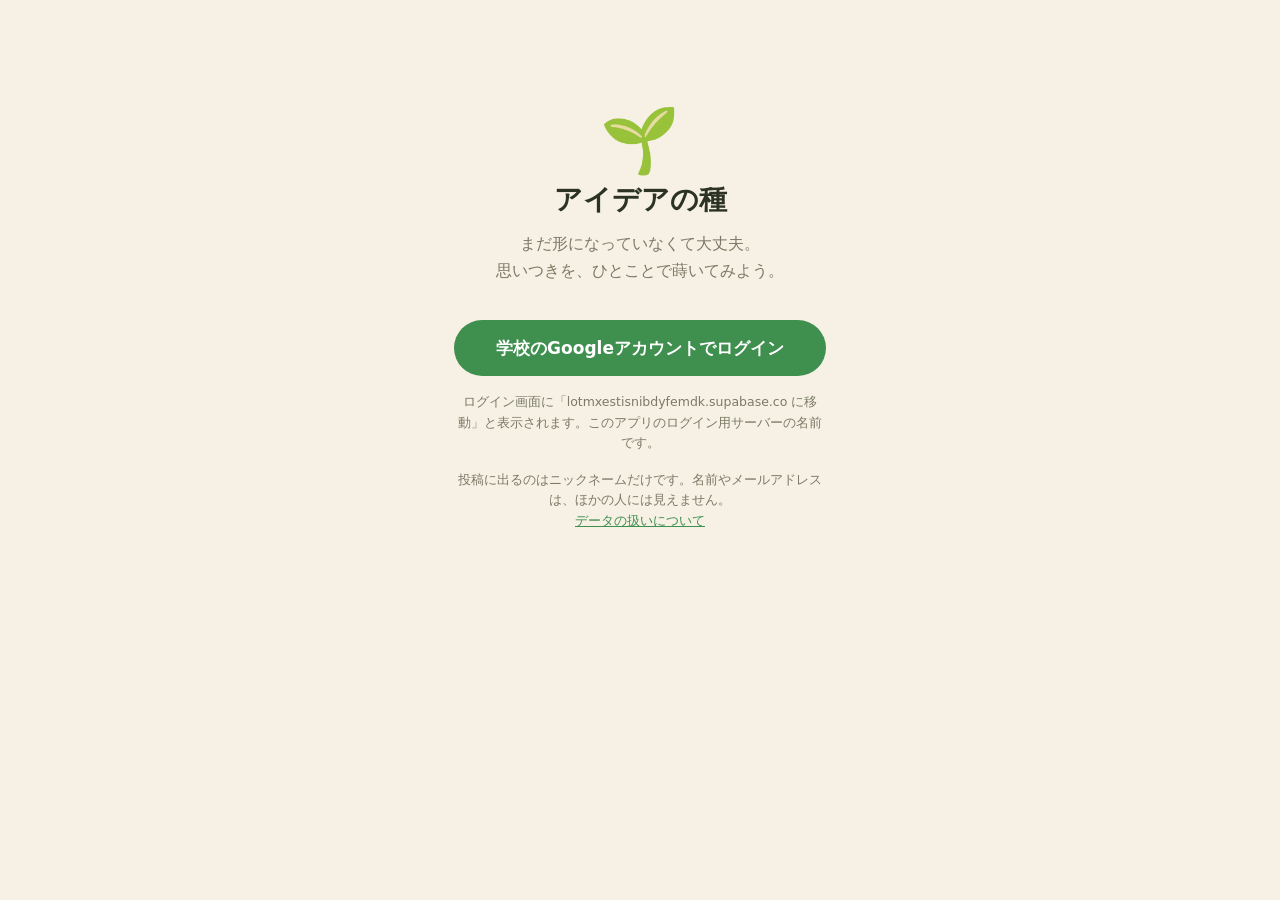
==== index.html @ c57d3887 "アイデアの種 試作版を追加 Googleログイン、アイデアの投稿、応援スタンプ、最初の一歩、通報、 管理者による非表示を備えたPWA。データはSupabaseに保存する。  Co-Authored-B" ====
<!doctype html>
<html lang="ja">
<head>
<meta charset="utf-8">
<meta name="viewport" content="width=device-width, initial-scale=1, viewport-fit=cover">
<meta name="theme-color" content="#f6f1e4">
<title>アイデアの種</title>
<meta name="description" content="思いつきの段階で出せる、アイデア共有の場">
<link rel="manifest" href="manifest.webmanifest">
<link rel="icon" href="icon.svg" type="image/svg+xml">
<link rel="apple-touch-icon" href="icon.svg">
<link rel="stylesheet" href="style.css?v=1">
</head>
<body>

<!-- 読み込み中 -->
<div id="boot" class="center"><p>読み込んでいます…</p></div>

<!-- ログイン -->
<section id="login" class="center" hidden>
  <div class="logo">🌱</div>
  <h1>アイデアの種</h1>
  <p class="lead">まだ形になっていなくて大丈夫。<br>思いつきを、ひとことで蒔いてみよう。</p>
  <button id="login-btn" class="primary">学校のGoogleアカウントでログイン</button>
  <p id="login-error" class="error" hidden></p>
  <p class="small">ログイン画面に「lotmxestisnibdyfemdk.supabase.co に移動」と表示されます。このアプリのログイン用サーバーの名前です。</p>
  <p class="small">投稿に出るのはニックネームだけです。名前やメールアドレスは、ほかの人には見えません。<br><a href="privacy.html">データの扱いについて</a></p>
</section>

<!-- ニックネーム設定 -->
<section id="nick" class="center" hidden>
  <div class="logo">🏷️</div>
  <h1>ニックネームを決めよう</h1>
  <p class="lead">投稿にはこの名前だけが出ます。<br>本名や、だれか分かる名前は避けてください。</p>
  <input id="nick-input" maxlength="20" placeholder="2〜20文字" autocomplete="off">
  <button id="nick-save" class="primary">これにする</button>
  <p id="nick-error" class="error" hidden></p>
</section>

<!-- アプリ本体 -->
<div id="app" hidden>
  <main>
    <!-- みんなの種 -->
    <section id="view-feed" class="view">
      <header><p class="eyebrow">みんなの種</p><h1>どの種を、応援する？</h1></header>
      <div id="feed"></div>
    </section>

    <!-- 種をまく -->
    <section id="view-post" class="view" hidden>
      <header><p class="eyebrow">種をまく</p><h1>2つ答えるだけで、<br>アイデアになる。</h1></header>
      <div class="card">
        <label for="f-what">なにを？</label>
        <textarea id="f-what" maxlength="140" rows="3" placeholder="例：放課後の空き教室を、スマホで予約できるようにしたい"></textarea>
        <p class="count"><span id="c-what">0</span>/140</p>
        <label for="f-whom">だれのために？</label>
        <textarea id="f-whom" maxlength="140" rows="2" placeholder="例：自習する場所が見つからない人"></textarea>
        <p class="count"><span id="c-whom">0</span>/140</p>
      </div>
      <button id="post-btn" class="primary">種をまく</button>
      <p class="small">うまく書けなくて大丈夫。あとから直せます。<br>名前・連絡先など、個人が分かることは書かないでください。</p>
    </section>

    <!-- じぶんの畑 -->
    <section id="view-mine" class="view" hidden>
      <header><p class="eyebrow">じぶんの畑</p><h1>今週の、小さな一歩は？</h1></header>
      <p class="note">一歩を達成するたびに、種が育ちます。🌰 種 → 🌱 芽 → 🌷 つぼみ → 🌸 花</p>
      <div id="mine"></div>
    </section>

    <!-- 管理（生徒チーム） -->
    <section id="view-mod" class="view" hidden>
      <header><p class="eyebrow">管理</p><h1>通報と、非表示の投稿</h1></header>
      <div id="mod"></div>
    </section>

    <!-- 設定 -->
    <section id="view-me" class="view" hidden>
      <header><p class="eyebrow">設定</p><h1 id="me-name"></h1></header>
      <div class="card">
        <label for="me-nick">ニックネームを変える</label>
        <div class="row"><input id="me-nick" maxlength="20" autocomplete="off"><button id="me-save" class="ghost">変更</button></div>
      </div>
      <div class="card">
        <h2>みんなで守ること</h2>
        <ul class="rules">
          <li>否定しない。アイデアは育てるもの。</li>
          <li>名前・連絡先など、個人が分かることは書かない。</li>
          <li>いやな投稿を見つけたら、「通報」で知らせる。</li>
        </ul>
        <p class="small">通報が3件たまった投稿は、管理チームが確認するまで自動で非表示になります。</p>
      </div>
      <div class="row">
        <a class="ghost" href="privacy.html">データの扱いについて</a>
        <button id="logout-btn" class="ghost">ログアウト</button>
      </div>
      <p class="small" id="ver"></p>
    </section>
  </main>

  <nav id="tabs">
    <button data-view="feed" class="on"><span>🌱</span>みんなの種</button>
    <button data-view="post"><span>✏️</span>種をまく</button>
    <button data-view="mine"><span>🪴</span>じぶんの畑</button>
    <button data-view="mod" id="tab-mod" hidden><span>🛡️</span>管理</button>
    <button data-view="me"><span>⚙️</span>設定</button>
  </nav>
</div>

<div id="toast" hidden role="status"></div>
<script src="vendor/supabase.js"></script>
<script src="app.js?v=1"></script>
</body>
</html>
---- style.css ----
:root {
  --bg: #f6f1e4;
  --card: #fffdf7;
  --line: #e4dcc6;
  --text: #2c3324;
  --mute: #7a7a66;
  --accent: #3f8f4f;
  --accent-ink: #ffffff;
  --soft: #e6f2e3;
  --warn: #b8502f;
}
* { box-sizing: border-box; -webkit-tap-highlight-color: transparent; }
html, body { margin: 0; min-height: 100%; }
body {
  background: var(--bg); color: var(--text); line-height: 1.65;
  font-family: "Hiragino Maru Gothic ProN", "Hiragino Sans", "Noto Sans JP", "Yu Gothic", system-ui, sans-serif;
}
[hidden] { display: none !important; }
button, input, textarea { font: inherit; color: inherit; }
button { cursor: pointer; }
a { color: var(--accent); }

.center { max-width: 420px; margin: 0 auto; padding: 12vh 24px 40px; text-align: center; }
.logo { font-size: 64px; line-height: 1; margin-bottom: 8px; }
.center h1 { font-size: 28px; margin: 0 0 12px; }
.lead { color: var(--mute); margin: 0 0 28px; }
.small { font-size: 12.5px; color: var(--mute); margin: 16px 0 0; }
.error { color: var(--warn); font-size: 14px; background: #fbe9e2; border-radius: 12px; padding: 10px 14px; }

main { max-width: 560px; margin: 0 auto; padding: calc(18px + env(safe-area-inset-top)) 16px 110px; }
header { margin: 8px 4px 18px; }
.eyebrow { color: var(--accent); font-size: 13px; letter-spacing: .1em; margin: 0 0 4px; font-weight: 600; }
h1 { font-size: 24px; line-height: 1.4; margin: 0; }
h2 { font-size: 15px; margin: 0 0 8px; }
.note { font-size: 13px; color: var(--mute); margin: -6px 4px 16px; }

.card { background: var(--card); border: 1px solid var(--line); border-radius: 18px; padding: 16px; margin-bottom: 12px; }
.card.dim { opacity: .6; }
label { display: block; font-size: 14px; font-weight: 600; margin: 4px 0 6px; }
input, textarea {
  width: 100%; background: #fff; border: 1px solid var(--line); border-radius: 12px; padding: 12px; resize: vertical;
}
input:focus, textarea:focus { outline: 2px solid var(--accent); outline-offset: 1px; }
.count { text-align: right; font-size: 12px; color: var(--mute); margin: 2px 2px 10px; }
.row { display: flex; gap: 8px; flex-wrap: wrap; align-items: center; }
.row input { flex: 1; min-width: 0; }

.primary {
  width: 100%; min-height: 56px; border: 0; border-radius: 28px; margin-top: 8px;
  background: var(--accent); color: var(--accent-ink); font-size: 17px; font-weight: 700;
}
.primary:disabled { opacity: .45; }
.ghost {
  display: inline-flex; align-items: center; justify-content: center; text-decoration: none;
  background: transparent; border: 1px solid var(--line); border-radius: 12px; min-height: 44px; padding: 8px 14px; font-size: 14px; color: var(--text);
}
.ghost.warn { color: var(--warn); }
.center input { text-align: center; margin-bottom: 8px; }

/* アイデアのカード */
.idea-top { display: flex; align-items: center; gap: 8px; font-size: 12.5px; color: var(--mute); margin-bottom: 8px; }
.stage { background: var(--soft); color: var(--accent); border-radius: 999px; padding: 2px 10px; font-weight: 600; white-space: nowrap; }
.idea-top .sp { flex: 1; }
.what { font-size: 17px; font-weight: 600; margin: 0 0 6px; overflow-wrap: anywhere; }
.whom { font-size: 14px; color: var(--mute); margin: 0 0 10px; overflow-wrap: anywhere; }
.whom b { color: var(--text); font-weight: 600; }
.step-now { font-size: 13.5px; background: var(--soft); border-radius: 12px; padding: 8px 12px; margin: 0 0 10px; overflow-wrap: anywhere; }
.stamps { display: grid; grid-template-columns: repeat(2, 1fr); gap: 6px; }
.stamp {
  min-height: 44px; border-radius: 12px; border: 1px solid var(--line); background: #fff; font-size: 13.5px;
  display: flex; align-items: center; justify-content: center; gap: 6px;
}
.stamp b { font-variant-numeric: tabular-nums; color: var(--mute); font-weight: 600; }
.stamp.on { background: var(--soft); border-color: var(--accent); color: var(--accent); font-weight: 600; }
.stamp.on b { color: var(--accent); }
.more { background: none; border: 0; font-size: 12.5px; color: var(--mute); padding: 6px 4px; min-height: 32px; text-decoration: underline; }
.menu { display: flex; gap: 6px; flex-wrap: wrap; margin-top: 8px; }
.menu p { width: 100%; margin: 0; font-size: 13px; color: var(--mute); }
.badge { font-size: 12px; background: #fbe9e2; color: var(--warn); border-radius: 999px; padding: 2px 10px; }

/* 一歩 */
.steps { list-style: none; margin: 8px 0; padding: 0; }
.steps li { display: flex; align-items: flex-start; gap: 10px; padding: 8px 0; border-top: 1px dashed var(--line); font-size: 14.5px; }
.steps li span { flex: 1; overflow-wrap: anywhere; }
.steps li.done span { color: var(--mute); text-decoration: line-through; }
.check { width: 28px; height: 28px; flex: none; border-radius: 50%; border: 2px solid var(--accent); background: #fff; color: #fff; font-size: 15px; line-height: 1; padding: 0; }
.steps li.done .check { background: var(--accent); }
.x { background: none; border: 0; color: var(--mute); font-size: 18px; min-width: 32px; min-height: 32px; padding: 0; }
.rules { margin: 0; padding-left: 20px; font-size: 14px; }
.empty { text-align: center; color: var(--mute); padding: 36px 12px; font-size: 14px; }

#tabs {
  position: fixed; left: 0; right: 0; bottom: 0; display: flex; justify-content: center;
  background: rgba(246,241,228,.95); backdrop-filter: blur(10px); border-top: 1px solid var(--line);
  padding-bottom: env(safe-area-inset-bottom);
}
#tabs button { flex: 1; max-width: 130px; background: none; border: 0; padding: 9px 0 11px; font-size: 11px; color: var(--mute); }
#tabs button span { display: block; font-size: 20px; filter: grayscale(1) opacity(.55); }
#tabs button.on { color: var(--accent); font-weight: 600; }
#tabs button.on span { filter: none; }

#toast {
  position: fixed; left: 50%; bottom: 92px; transform: translateX(-50%); z-index: 20;
  background: var(--text); color: var(--bg); padding: 10px 18px; border-radius: 20px; font-size: 14px; max-width: 88vw; text-align: center;
}
.doc { max-width: 640px; margin: 0 auto; padding: 32px 20px 60px; }
.doc h1 { font-size: 24px; } .doc h2 { font-size: 17px; margin-top: 28px; } .doc li { margin-bottom: 6px; }
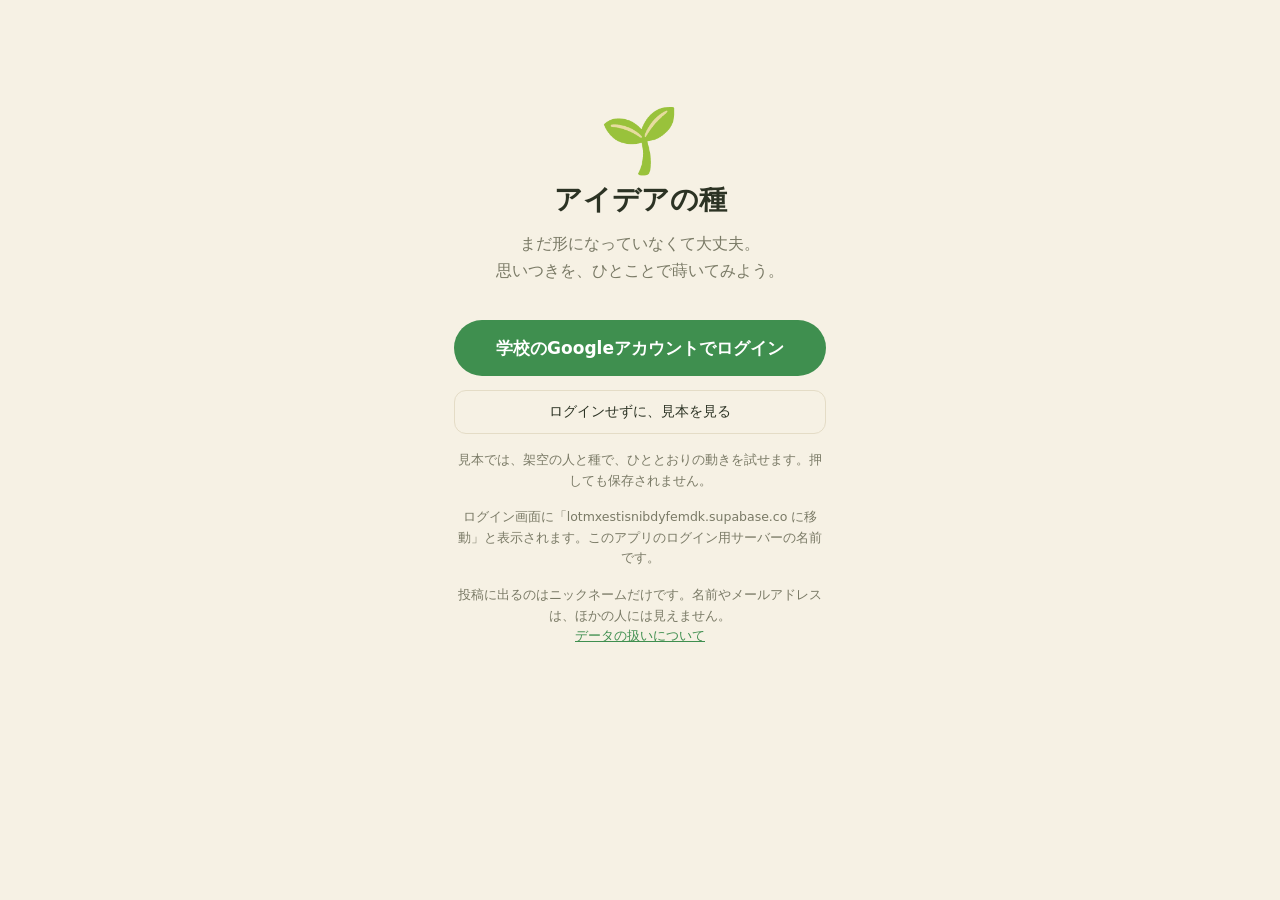
==== commit 529c5947: "見本モードを追加 — ログインせずに架空の人・種・応援でひととおりの動きを見られる（v3） - ログイン画面に「ログインせずに、見本を見る」ボタン（URL ?demo でも入れる） - みんなの種 8" ====
--- a/index.html
+++ b/index.html
@@ -9,7 +9,7 @@
 <link rel="manifest" href="manifest.webmanifest">
 <link rel="icon" href="icon.svg" type="image/svg+xml">
 <link rel="apple-touch-icon" href="icon.svg">
-<link rel="stylesheet" href="style.css?v=1">
+<link rel="stylesheet" href="style.css?v=3">
 </head>
 <body>
 
@@ -23,6 +23,8 @@
   <p class="lead">まだ形になっていなくて大丈夫。<br>思いつきを、ひとことで蒔いてみよう。</p>
   <button id="login-btn" class="primary">学校のGoogleアカウントでログイン</button>
   <p id="login-error" class="error" hidden></p>
+  <button id="demo-btn" class="ghost wide">ログインせずに、見本を見る</button>
+  <p class="small">見本では、架空の人と種で、ひととおりの動きを試せます。押しても保存されません。</p>
   <p class="small">ログイン画面に「lotmxestisnibdyfemdk.supabase.co に移動」と表示されます。このアプリのログイン用サーバーの名前です。</p>
   <p class="small">投稿に出るのはニックネームだけです。名前やメールアドレスは、ほかの人には見えません。<br><a href="privacy.html">データの扱いについて</a></p>
 </section>
@@ -40,6 +42,7 @@
 <!-- アプリ本体 -->
 <div id="app" hidden>
   <main>
+    <p id="demo-banner" class="banner" hidden>🧪 見本モードです。人・種・応援はすべて架空で、押しても保存されません。<button id="demo-exit" class="linkbtn">ログイン画面へ</button></p>
     <!-- みんなの種 -->
     <section id="view-feed" class="view">
       <header><p class="eyebrow">みんなの種</p><h1>どの種を、応援する？</h1></header>
@@ -56,6 +59,9 @@
         <label for="f-whom">だれのために？</label>
         <textarea id="f-whom" maxlength="140" rows="2" placeholder="例：自習する場所が見つからない人"></textarea>
         <p class="count"><span id="c-whom">0</span>/140</p>
+        <label>どの種をまく？</label>
+        <div id="plant-picker" class="picker"></div>
+        <p class="small" style="margin-top:8px">咲く花は選べますが、育つかどうかは、これからの一歩と仲間の応援しだいです。</p>
       </div>
       <button id="post-btn" class="primary">種をまく</button>
       <p class="small">うまく書けなくて大丈夫。あとから直せます。<br>名前・連絡先など、個人が分かることは書かないでください。</p>
@@ -64,7 +70,7 @@
     <!-- じぶんの畑 -->
     <section id="view-mine" class="view" hidden>
       <header><p class="eyebrow">じぶんの畑</p><h1>今週の、小さな一歩は？</h1></header>
-      <p class="note">一歩を達成するたびに、種が育ちます。🌰 種 → 🌱 芽 → 🌷 つぼみ → 🌸 花</p>
+      <p class="note">種は、💧水（自分の一歩）・☀️日光（応援）・🌿肥料（仲間）の3つがそろうと育ちます。<br>種 → 発芽 → 双葉 → 若木 → つぼみ → 開花 → 実</p>
       <div id="mine"></div>
     </section>
 
@@ -109,6 +115,6 @@
 
 <div id="toast" hidden role="status"></div>
 <script src="vendor/supabase.js"></script>
-<script src="app.js?v=1"></script>
+<script src="app.js?v=3"></script>
 </body>
 </html>
--- a/style.css
+++ b/style.css
@@ -55,6 +55,9 @@
   background: transparent; border: 1px solid var(--line); border-radius: 12px; min-height: 44px; padding: 8px 14px; font-size: 14px; color: var(--text);
 }
 .ghost.warn { color: var(--warn); }
+.ghost.wide { width: 100%; margin-top: 14px; }
+.linkbtn { background: none; border: 0; padding: 0 2px; color: var(--accent); text-decoration: underline; font-size: inherit; }
+.banner { background: #fff3d6; border: 1px solid #f0d9a0; border-radius: 12px; padding: 10px 14px; font-size: 13.5px; margin: 0 0 12px; }
 .center input { text-align: center; margin-bottom: 8px; }
 
 /* アイデアのカード */
@@ -105,3 +108,31 @@
 }
 .doc { max-width: 640px; margin: 0 auto; padding: 32px 20px 60px; }
 .doc h1 { font-size: 24px; } .doc h2 { font-size: 17px; margin-top: 28px; } .doc li { margin-bottom: 6px; }
+
+/* ---------- 育成 ---------- */
+.plant { flex: none; display: block; }
+.idea-body { display: flex; gap: 10px; align-items: flex-start; margin-bottom: 10px; }
+.idea-body > div { flex: 1; min-width: 0; }
+.idea-body .whom { margin-bottom: 4px; }
+.mini { font-size: 12.5px; color: var(--mute); letter-spacing: .04em; }
+.legend { font-size: 11.5px; color: var(--mute); margin: 8px 2px 0; }
+.garden {
+  display: grid; grid-template-columns: repeat(auto-fill, minmax(92px, 1fr)); gap: 4px;
+  background: linear-gradient(#dcefF6 0 58%, #cfe3b8 58%); border: 1px solid var(--line);
+  border-radius: 18px; padding: 14px 8px 8px; margin-bottom: 12px;
+}
+.plot { background: none; border: 0; padding: 0; display: flex; flex-direction: column; align-items: center; font-size: 12px; color: var(--text); font-weight: 600; }
+.plot span { background: #ffffffcc; border-radius: 999px; padding: 0 8px; margin-top: -2px; }
+.grow { display: flex; gap: 12px; align-items: center; background: linear-gradient(#eaf5f9, #f3f8ea); border-radius: 14px; padding: 8px 12px 8px 4px; margin-bottom: 12px; }
+.grow > div { flex: 1; min-width: 0; }
+.meter { display: grid; grid-template-columns: 62px 1fr 34px; align-items: center; gap: 8px; font-size: 13px; margin: 5px 0; }
+.meter .bar { height: 10px; background: #fff; border: 1px solid var(--line); border-radius: 6px; overflow: hidden; }
+.meter .bar i { display: block; height: 100%; background: var(--accent); border-radius: 6px; }
+.meter.lack .bar i { background: #e2a43a; }
+.meter b { text-align: right; font-variant-numeric: tabular-nums; font-weight: 600; color: var(--mute); }
+.grow-hint { font-size: 12.5px; margin: 8px 0 2px; color: var(--text); }
+.picker { display: grid; grid-template-columns: repeat(5, 1fr); gap: 4px; }
+.pick { background: #fff; border: 1px solid var(--line); border-radius: 12px; padding: 4px 0 6px; display: flex; flex-direction: column; align-items: center; font-size: 10.5px; min-width: 0; }
+.pick svg { width: 100%; max-width: 54px; height: auto; }
+.pick.on { border-color: var(--accent); background: var(--soft); font-weight: 700; color: var(--accent); }
+.pick span { white-space: nowrap; font-size: 10px; letter-spacing: -.04em; }
